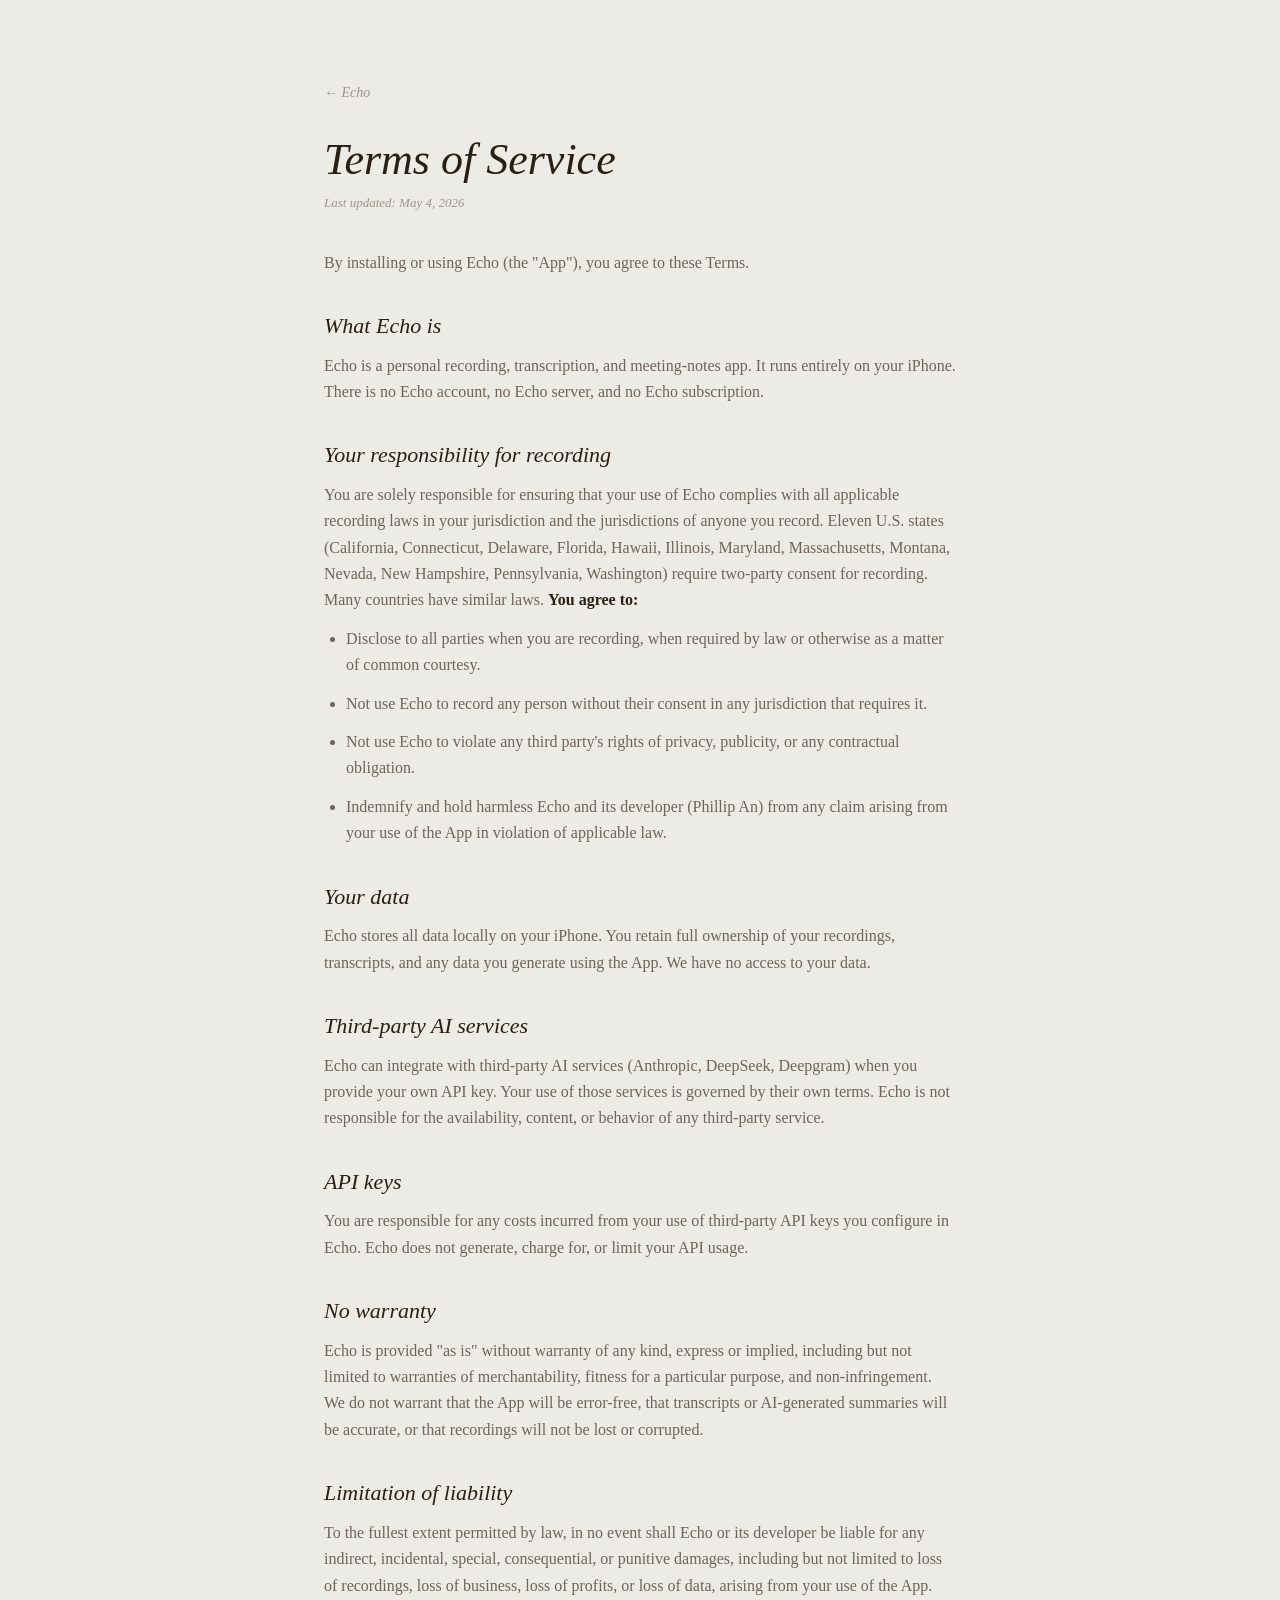
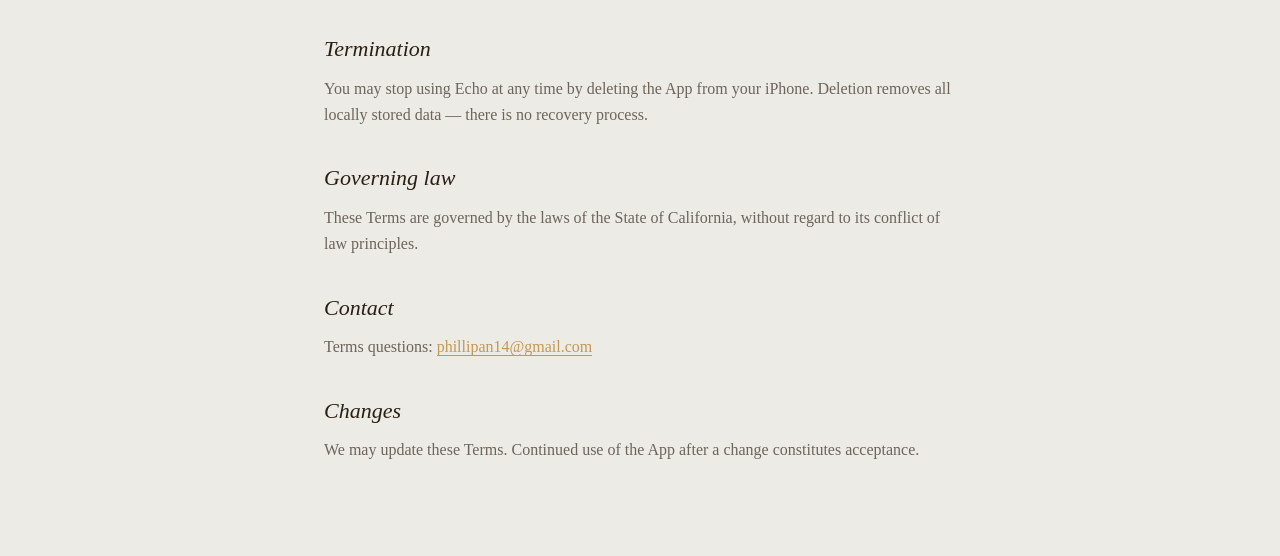
==== docs/terms.html @ 4e49e1a7 "Initial Echo landing page with EN/中文 demo videos Mirror of phillipan14/rosetta-site structure: docs/" ====
<!DOCTYPE html>
<html lang="en">
<head>
    <meta charset="UTF-8">
    <meta name="viewport" content="width=device-width, initial-scale=1.0">
    <title>Terms of Service — Echo</title>
    <link rel="stylesheet" href="style.css">
</head>
<body>
    <article class="doc-page">
        <a href="index.html" class="home-link">← Echo</a>
        <h1>Terms of Service</h1>
        <p class="updated">Last updated: May 4, 2026</p>

        <p>By installing or using Echo (the "App"), you agree to these Terms.</p>

        <h2>What Echo is</h2>
        <p>Echo is a personal recording, transcription, and meeting-notes app. It runs entirely on your iPhone. There is no Echo account, no Echo server, and no Echo subscription.</p>

        <h2>Your responsibility for recording</h2>
        <p>You are solely responsible for ensuring that your use of Echo complies with all applicable recording laws in your jurisdiction and the jurisdictions of anyone you record. Eleven U.S. states (California, Connecticut, Delaware, Florida, Hawaii, Illinois, Maryland, Massachusetts, Montana, Nevada, New Hampshire, Pennsylvania, Washington) require two-party consent for recording. Many countries have similar laws. <strong>You agree to:</strong></p>
        <ul>
            <li>Disclose to all parties when you are recording, when required by law or otherwise as a matter of common courtesy.</li>
            <li>Not use Echo to record any person without their consent in any jurisdiction that requires it.</li>
            <li>Not use Echo to violate any third party's rights of privacy, publicity, or any contractual obligation.</li>
            <li>Indemnify and hold harmless Echo and its developer (Phillip An) from any claim arising from your use of the App in violation of applicable law.</li>
        </ul>

        <h2>Your data</h2>
        <p>Echo stores all data locally on your iPhone. You retain full ownership of your recordings, transcripts, and any data you generate using the App. We have no access to your data.</p>

        <h2>Third-party AI services</h2>
        <p>Echo can integrate with third-party AI services (Anthropic, DeepSeek, Deepgram) when you provide your own API key. Your use of those services is governed by their own terms. Echo is not responsible for the availability, content, or behavior of any third-party service.</p>

        <h2>API keys</h2>
        <p>You are responsible for any costs incurred from your use of third-party API keys you configure in Echo. Echo does not generate, charge for, or limit your API usage.</p>

        <h2>No warranty</h2>
        <p>Echo is provided "as is" without warranty of any kind, express or implied, including but not limited to warranties of merchantability, fitness for a particular purpose, and non-infringement. We do not warrant that the App will be error-free, that transcripts or AI-generated summaries will be accurate, or that recordings will not be lost or corrupted.</p>

        <h2>Limitation of liability</h2>
        <p>To the fullest extent permitted by law, in no event shall Echo or its developer be liable for any indirect, incidental, special, consequential, or punitive damages, including but not limited to loss of recordings, loss of business, loss of profits, or loss of data, arising from your use of the App.</p>

        <h2>Termination</h2>
        <p>You may stop using Echo at any time by deleting the App from your iPhone. Deletion removes all locally stored data — there is no recovery process.</p>

        <h2>Governing law</h2>
        <p>These Terms are governed by the laws of the State of California, without regard to its conflict of law principles.</p>

        <h2>Contact</h2>
        <p>Terms questions: <a href="mailto:phillipan14@gmail.com">phillipan14@gmail.com</a></p>

        <h2>Changes</h2>
        <p>We may update these Terms. Continued use of the App after a change constitutes acceptance.</p>
    </article>
</body>
</html>
---- docs/style.css ----
:root {
    --cream: #EDEBE6;
    --surface: #F7F5F1;
    --warm-ink: #2A1F14;
    --warm-ink-soft: rgba(42, 31, 20, 0.66);
    --warm-ink-faint: rgba(42, 31, 20, 0.42);
    --terracotta: #C75D4E;
    --accent-warm: #C29856;
    --hairline: rgba(42, 31, 20, 0.08);
}

* {
    box-sizing: border-box;
    margin: 0;
    padding: 0;
}

html {
    -webkit-text-size-adjust: 100%;
    text-rendering: optimizeLegibility;
    -webkit-font-smoothing: antialiased;
    -moz-osx-font-smoothing: grayscale;
}

body {
    font-family: 'New York', 'Georgia', serif;
    background: var(--cream);
    color: var(--warm-ink);
    line-height: 1.55;
}

.container {
    max-width: 720px;
    margin: 0 auto;
    padding: 0 24px;
}

/* Hero */
.hero {
    padding: 96px 0 80px;
    text-align: center;
}

.echo-mark {
    font-style: italic;
    font-weight: 400;
    font-size: 144px;
    line-height: 0.9;
    color: var(--warm-ink);
    margin-bottom: 12px;
    letter-spacing: -0.02em;
}

.wordmark {
    font-style: italic;
    font-weight: 400;
    font-size: 56px;
    line-height: 1;
    color: var(--warm-ink);
    margin-bottom: 40px;
}

.tagline {
    font-size: 24px;
    line-height: 1.35;
    color: var(--warm-ink);
    margin-bottom: 18px;
    font-weight: 400;
}

.subtitle {
    font-size: 17px;
    line-height: 1.6;
    color: var(--warm-ink-soft);
    max-width: 520px;
    margin: 0 auto 40px;
}

.cta-row {
    display: flex;
    gap: 12px;
    justify-content: center;
    flex-wrap: wrap;
}

.cta-primary,
.cta-secondary {
    display: inline-block;
    padding: 14px 22px;
    border-radius: 28px;
    font-size: 15px;
    font-weight: 600;
    text-decoration: none;
    transition: transform 0.2s ease, opacity 0.2s ease;
    font-family: -apple-system, BlinkMacSystemFont, 'SF Pro Text', sans-serif;
}

.cta-primary {
    background: var(--warm-ink);
    color: var(--cream);
}

.cta-secondary {
    background: var(--surface);
    color: var(--warm-ink);
    border: 0.5px solid var(--hairline);
}

.cta-primary:hover,
.cta-secondary:hover {
    transform: translateY(-1px);
    opacity: 0.95;
}

/* Demo video */
.demo-section {
    padding: 56px 0 40px;
    border-top: 0.5px solid var(--hairline);
    text-align: center;
}

.demo-video {
    width: 100%;
    max-width: clamp(280px, 60vw, 380px);
    aspect-ratio: 1290 / 2796;
    border-radius: 26px;
    box-shadow: 0 30px 80px -30px rgba(199, 93, 78, 0.32),
                0 12px 28px -10px rgba(42, 31, 20, 0.18);
    background: var(--surface);
    display: block;
    margin: 0 auto 20px;
}

.demo-lang {
    display: inline-flex;
    background: var(--surface);
    border-radius: 999px;
    padding: 4px;
    border: 0.5px solid var(--hairline);
    font-family: -apple-system, BlinkMacSystemFont, 'SF Pro Text', sans-serif;
    font-size: 14px;
    font-weight: 600;
}

.demo-lang button {
    background: transparent;
    border: none;
    color: var(--warm-ink-soft);
    padding: 8px 18px;
    min-height: 40px;
    border-radius: 999px;
    cursor: pointer;
    font: inherit;
    transition: background 0.15s, color 0.15s;
}

.demo-lang button[aria-pressed="true"] {
    background: var(--terracotta);
    color: var(--cream);
}

/* How it works */
.how {
    padding: 80px 0;
    border-top: 0.5px solid var(--hairline);
}

.how h2 {
    font-style: italic;
    font-weight: 500;
    font-size: 40px;
    line-height: 1.1;
    color: var(--warm-ink);
    margin-bottom: 48px;
}

.how-steps {
    display: grid;
    grid-template-columns: 1fr;
    gap: 28px;
}

@media (min-width: 720px) {
    .how-steps {
        grid-template-columns: 1fr 1fr 1fr;
        gap: 32px;
    }
}

.how-step {
    background: var(--surface);
    border: 0.5px solid var(--hairline);
    border-radius: 18px;
    padding: 24px;
}

.how-num {
    display: inline-flex;
    align-items: center;
    justify-content: center;
    width: 36px;
    height: 36px;
    border-radius: 12px;
    background: rgba(199, 93, 78, 0.10);
    color: var(--terracotta);
    font-family: 'New York', 'Georgia', serif;
    font-style: italic;
    font-weight: 600;
    font-size: 18px;
    margin-bottom: 16px;
}

.how-step h3 {
    font-style: italic;
    font-weight: 500;
    font-size: 20px;
    line-height: 1.3;
    color: var(--warm-ink);
    margin-bottom: 8px;
}

.how-step p {
    font-size: 14.5px;
    color: var(--warm-ink-soft);
    line-height: 1.6;
}

/* FAQ */
.faq {
    padding: 80px 0;
    border-top: 0.5px solid var(--hairline);
}

.faq h2 {
    font-style: italic;
    font-weight: 500;
    font-size: 36px;
    line-height: 1.1;
    color: var(--warm-ink);
    margin-bottom: 36px;
}

.faq details {
    border-bottom: 0.5px solid var(--hairline);
    padding: 18px 0;
}

.faq details:first-of-type {
    border-top: 0.5px solid var(--hairline);
}

.faq summary {
    list-style: none;
    cursor: pointer;
    font-size: 17px;
    font-weight: 500;
    color: var(--warm-ink);
    display: flex;
    justify-content: space-between;
    align-items: center;
    gap: 16px;
}

.faq summary::-webkit-details-marker { display: none; }

.faq summary::after {
    content: "+";
    color: var(--terracotta);
    font-size: 22px;
    font-weight: 400;
    transition: transform 0.2s ease;
    flex-shrink: 0;
}

.faq details[open] summary::after {
    transform: rotate(45deg);
}

.faq details p {
    margin-top: 12px;
    font-size: 15px;
    color: var(--warm-ink-soft);
    line-height: 1.65;
}

/* Features */
.features {
    padding: 80px 0;
    border-top: 0.5px solid var(--hairline);
}

.features h2 {
    font-style: italic;
    font-weight: 500;
    font-size: 40px;
    line-height: 1.1;
    color: var(--warm-ink);
    margin-bottom: 48px;
    text-align: left;
}

.feature-grid {
    display: grid;
    grid-template-columns: 1fr;
    gap: 36px;
}

@media (min-width: 720px) {
    .feature-grid {
        grid-template-columns: 1fr 1fr;
        gap: 48px 36px;
    }
}

.feature-eyebrow {
    font-family: -apple-system, BlinkMacSystemFont, 'SF Pro Text', sans-serif;
    font-size: 11px;
    font-weight: 600;
    letter-spacing: 1.6px;
    color: var(--warm-ink-faint);
    margin-bottom: 8px;
}

.feature h3 {
    font-style: italic;
    font-weight: 500;
    font-size: 22px;
    line-height: 1.3;
    color: var(--warm-ink);
    margin-bottom: 10px;
}

.feature p {
    font-size: 15px;
    color: var(--warm-ink-soft);
    line-height: 1.6;
}

/* Privacy section */
.privacy {
    padding: 80px 0;
    border-top: 0.5px solid var(--hairline);
}

.privacy .feature-eyebrow {
    margin-bottom: 12px;
}

.privacy h2 {
    font-style: italic;
    font-weight: 500;
    font-size: 32px;
    line-height: 1.2;
    color: var(--warm-ink);
    margin-bottom: 20px;
}

.privacy p {
    font-size: 16px;
    line-height: 1.65;
    color: var(--warm-ink-soft);
    margin-bottom: 16px;
}

.privacy .aside {
    font-size: 13px;
    margin-top: 24px;
}

.privacy a {
    color: var(--accent-warm);
    text-decoration: none;
    border-bottom: 0.5px solid var(--accent-warm);
}

.privacy a:hover {
    opacity: 0.8;
}

/* Footer */
footer {
    padding: 40px 0 60px;
    border-top: 0.5px solid var(--hairline);
    text-align: center;
}

footer p {
    font-style: italic;
    font-size: 14px;
    color: var(--warm-ink-faint);
}

footer a {
    color: var(--warm-ink-faint);
    text-decoration: none;
}

footer a:hover {
    color: var(--warm-ink-soft);
}

/* Document pages (privacy.html, terms.html) */
.doc-page {
    padding: 80px 0 80px;
    max-width: 680px;
    margin: 0 auto;
    padding-left: 24px;
    padding-right: 24px;
}

.doc-page h1 {
    font-style: italic;
    font-weight: 500;
    font-size: 44px;
    line-height: 1.1;
    color: var(--warm-ink);
    margin-bottom: 8px;
}

.doc-page .updated {
    font-size: 13px;
    color: var(--warm-ink-faint);
    font-style: italic;
    margin-bottom: 36px;
}

.doc-page h2 {
    font-style: italic;
    font-weight: 500;
    font-size: 22px;
    line-height: 1.3;
    color: var(--warm-ink);
    margin: 36px 0 12px;
}

.doc-page h3 {
    font-weight: 600;
    font-size: 16px;
    color: var(--warm-ink);
    margin: 24px 0 8px;
}

.doc-page p,
.doc-page li {
    font-size: 16px;
    line-height: 1.65;
    color: var(--warm-ink-soft);
    margin-bottom: 12px;
}

.doc-page ul {
    padding-left: 22px;
    margin-bottom: 16px;
}

.doc-page strong {
    color: var(--warm-ink);
    font-weight: 600;
}

.doc-page a {
    color: var(--accent-warm);
    text-decoration: none;
    border-bottom: 0.5px solid var(--accent-warm);
}

.doc-page .home-link {
    display: inline-block;
    margin-bottom: 32px;
    font-size: 14px;
    color: var(--warm-ink-faint);
    text-decoration: none;
    border: none;
    font-style: italic;
}

.doc-page .home-link:hover {
    color: var(--warm-ink-soft);
}

.doc-page .tldr {
    background: var(--surface);
    padding: 20px 24px;
    border-radius: 12px;
    border: 0.5px solid var(--hairline);
    margin: 24px 0;
}

.doc-page .tldr ul {
    margin-bottom: 0;
}
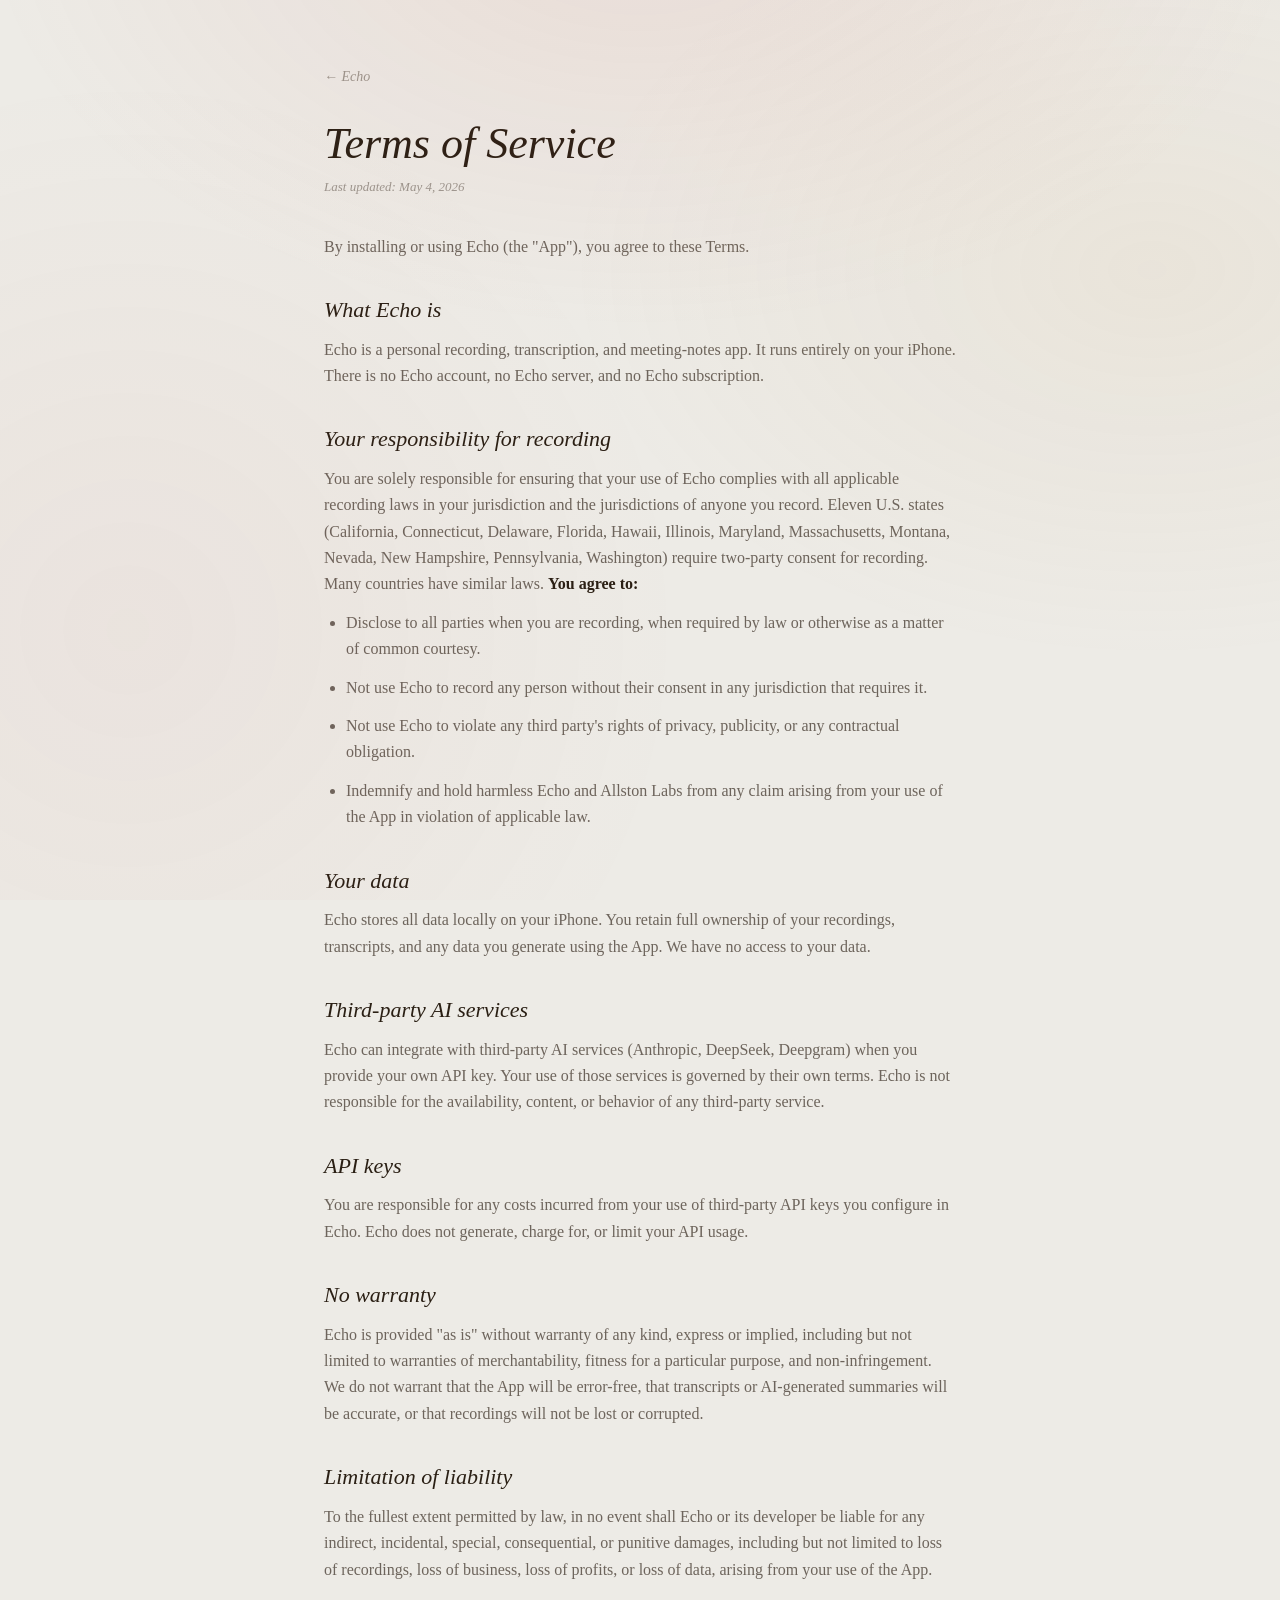
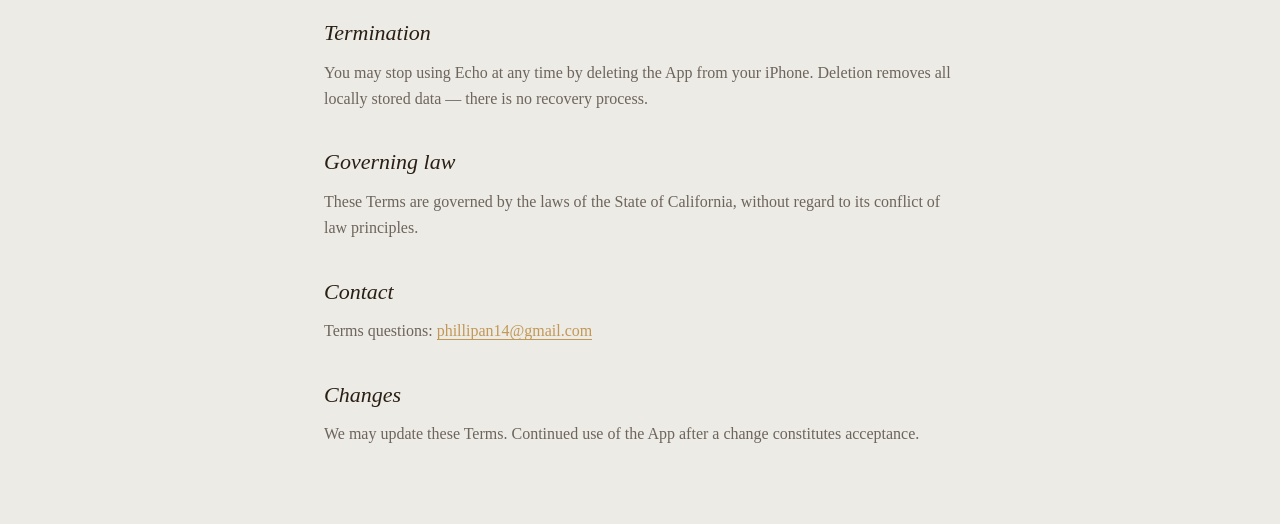
==== commit c2feb2a0: "Remove personal-bio references — Tsinghua / Schwarzman / founder name - Drop the 'Who's behind Echo?" ====
--- a/docs/terms.html
+++ b/docs/terms.html
@@ -23,7 +23,7 @@
             <li>Disclose to all parties when you are recording, when required by law or otherwise as a matter of common courtesy.</li>
             <li>Not use Echo to record any person without their consent in any jurisdiction that requires it.</li>
             <li>Not use Echo to violate any third party's rights of privacy, publicity, or any contractual obligation.</li>
-            <li>Indemnify and hold harmless Echo and its developer (Phillip An) from any claim arising from your use of the App in violation of applicable law.</li>
+            <li>Indemnify and hold harmless Echo and Allston Labs from any claim arising from your use of the App in violation of applicable law.</li>
         </ul>
 
         <h2>Your data</h2>
--- a/docs/style.css
+++ b/docs/style.css
@@ -7,6 +7,7 @@
     --terracotta: #C75D4E;
     --accent-warm: #C29856;
     --hairline: rgba(42, 31, 20, 0.08);
+    --ease-expo: cubic-bezier(0.16, 1, 0.3, 1);
 }
 
 * {
@@ -20,6 +21,8 @@
     text-rendering: optimizeLegibility;
     -webkit-font-smoothing: antialiased;
     -moz-osx-font-smoothing: grayscale;
+    scroll-behavior: smooth;
+    overflow-x: hidden;
 }
 
 body {
@@ -27,53 +30,116 @@
     background: var(--cream);
     color: var(--warm-ink);
     line-height: 1.55;
+    overflow-x: hidden;
+    width: 100%;
+}
+
+/* Atmospheric body wash */
+body::before {
+    content: "";
+    position: fixed;
+    inset: 0;
+    background:
+        radial-gradient(1100px 700px at 50% -10%, rgba(199, 93, 78, 0.10), transparent 60%),
+        radial-gradient(900px 600px at 90% 30%, rgba(194, 152, 86, 0.08), transparent 65%),
+        radial-gradient(800px 800px at 10% 70%, rgba(199, 93, 78, 0.05), transparent 70%);
+    pointer-events: none;
+    z-index: 0;
+}
+
+main, section, footer {
+    position: relative;
+    z-index: 1;
 }
 
 .container {
-    max-width: 720px;
+    max-width: 1100px;
     margin: 0 auto;
     padding: 0 24px;
 }
 
-/* Hero */
+.container-wide {
+    max-width: 1180px;
+}
+
+/* Narrow inner content for prose-heavy sections (faq, privacy, how, footer, demo, library-intro, moments) */
+.container-narrow {
+    max-width: 720px;
+}
+
+/* Within the new wider .container, narrow prose blocks by max-width on the elements themselves */
+.hero .subtitle,
+.moments-sub,
+.library-sub {
+    max-width: 560px;
+    margin-left: auto;
+    margin-right: auto;
+}
+
+/* Reveal-on-scroll — slower, more deliberate */
+.reveal {
+    opacity: 0;
+    transform: translateY(22px);
+    transition: opacity 900ms var(--ease-expo), transform 900ms var(--ease-expo);
+    will-change: opacity, transform;
+}
+.reveal.in-view {
+    opacity: 1;
+    transform: translateY(0);
+}
+.reveal-delay-1 { transition-delay: 120ms; }
+.reveal-delay-2 { transition-delay: 240ms; }
+.reveal-delay-3 { transition-delay: 360ms; }
+.reveal-delay-4 { transition-delay: 480ms; }
+
+/* ───────────── HERO ───────────── */
 .hero {
-    padding: 96px 0 80px;
+    padding: 96px 0;
     text-align: center;
-}
+    min-height: 72vh;
+    display: flex;
+    align-items: center;
+    overflow: hidden;
+}
+.hero .container { width: 100%; }
+.hero-inner { will-change: transform, opacity; }
 
 .echo-mark {
     font-style: italic;
     font-weight: 400;
-    font-size: 144px;
+    font-size: clamp(140px, 22vw, 280px);
     line-height: 0.9;
     color: var(--warm-ink);
     margin-bottom: 12px;
-    letter-spacing: -0.02em;
+    letter-spacing: -0.03em;
 }
 
 .wordmark {
     font-style: italic;
     font-weight: 400;
-    font-size: 56px;
+    font-size: clamp(48px, 6vw, 72px);
     line-height: 1;
     color: var(--warm-ink);
-    margin-bottom: 40px;
+    margin-bottom: 48px;
+    letter-spacing: -0.01em;
 }
 
 .tagline {
-    font-size: 24px;
-    line-height: 1.35;
-    color: var(--warm-ink);
-    margin-bottom: 18px;
+    font-style: italic;
+    font-size: clamp(26px, 3.2vw, 36px);
+    line-height: 1.25;
+    color: var(--warm-ink);
+    margin-bottom: 22px;
     font-weight: 400;
+    letter-spacing: -0.005em;
 }
 
 .subtitle {
     font-size: 17px;
-    line-height: 1.6;
+    line-height: 1.65;
     color: var(--warm-ink-soft);
-    max-width: 520px;
-    margin: 0 auto 40px;
+    max-width: 560px;
+    margin: 0 auto 44px;
 }
 
 .cta-row {
@@ -91,13 +157,14 @@
     font-size: 15px;
     font-weight: 600;
     text-decoration: none;
-    transition: transform 0.2s ease, opacity 0.2s ease;
+    transition: transform 600ms var(--ease-expo), opacity 600ms var(--ease-expo), box-shadow 600ms var(--ease-expo);
     font-family: -apple-system, BlinkMacSystemFont, 'SF Pro Text', sans-serif;
 }
 
 .cta-primary {
     background: var(--warm-ink);
     color: var(--cream);
+    box-shadow: 0 12px 24px -16px rgba(42, 31, 20, 0.5);
 }
 
 .cta-secondary {
@@ -108,27 +175,97 @@
 
 .cta-primary:hover,
 .cta-secondary:hover {
-    transform: translateY(-1px);
-    opacity: 0.95;
-}
-
-/* Demo video */
-.demo-section {
-    padding: 56px 0 40px;
+    transform: translateY(-2px);
+    opacity: 0.96;
+    box-shadow: 0 16px 32px -16px rgba(42, 31, 20, 0.45);
+}
+
+/* ───────────── MOMENTS INTRO ───────────── */
+.moments {
+    min-height: 50vh;
+    display: flex;
+    align-items: center;
+    justify-content: center;
+    padding: 80px 0;
     border-top: 0.5px solid var(--hairline);
     text-align: center;
 }
 
+.moments-line {
+    font-style: normal;
+    font-weight: 400;
+    font-size: clamp(40px, 9vw, 130px);
+    line-height: 1.05;
+    color: var(--warm-ink);
+    letter-spacing: -0.025em;
+    margin-bottom: 36px;
+    overflow-wrap: break-word;
+    word-wrap: break-word;
+    hyphens: auto;
+}
+
+.moments-line em {
+    font-style: italic;
+    color: var(--terracotta);
+}
+
+.moments-sub {
+    font-style: italic;
+    font-size: clamp(18px, 2.2vw, 24px);
+    line-height: 1.5;
+    color: var(--warm-ink-soft);
+    max-width: 560px;
+    margin: 0 auto;
+}
+
+/* ───────────── DEMO ───────────── */
+.demo-section {
+    padding: 96px 0;
+    border-top: 0.5px solid var(--hairline);
+    text-align: center;
+    overflow: hidden; /* contain the bleed glow */
+}
+
+.demo-eyebrow {
+    font-family: -apple-system, BlinkMacSystemFont, 'SF Pro Text', sans-serif;
+    font-size: 11px;
+    font-weight: 600;
+    letter-spacing: 2.2px;
+    color: var(--terracotta);
+    margin-bottom: 36px;
+    display: block;
+}
+
+.demo-frame {
+    position: relative;
+    display: block;
+    margin: 0 auto 28px;
+    width: fit-content;
+    max-width: 100%;
+}
+
+.demo-frame::before {
+    content: "";
+    position: absolute;
+    inset: -8% -10%;
+    background: radial-gradient(closest-side, rgba(199, 93, 78, 0.22), rgba(199, 93, 78, 0) 70%);
+    z-index: 0;
+    pointer-events: none;
+    filter: blur(8px);
+}
+
 .demo-video {
+    position: relative;
+    z-index: 1;
     width: 100%;
     max-width: clamp(280px, 60vw, 380px);
     aspect-ratio: 1290 / 2796;
-    border-radius: 26px;
-    box-shadow: 0 30px 80px -30px rgba(199, 93, 78, 0.32),
-                0 12px 28px -10px rgba(42, 31, 20, 0.18);
+    border-radius: 30px;
+    box-shadow: 0 60px 140px -40px rgba(199, 93, 78, 0.38),
+                0 24px 48px -16px rgba(42, 31, 20, 0.26);
     background: var(--surface);
     display: block;
-    margin: 0 auto 20px;
+    margin: 0 auto;
 }
 
 .demo-lang {
@@ -151,7 +288,7 @@
     border-radius: 999px;
     cursor: pointer;
     font: inherit;
-    transition: background 0.15s, color 0.15s;
+    transition: background 0.25s var(--ease-expo), color 0.25s var(--ease-expo);
 }
 
 .demo-lang button[aria-pressed="true"] {
@@ -159,25 +296,604 @@
     color: var(--cream);
 }
 
-/* How it works */
+/* ───────────── STAGE (hero features) — shared bits ───────────── */
+.stage {
+    padding: 96px 0;
+    border-top: 0.5px solid var(--hairline);
+    position: relative;
+}
+
+.stage-inner {
+    max-width: 1100px;
+    margin: 0 auto;
+    padding: 0 24px;
+}
+
+.stage-eyebrow {
+    font-family: -apple-system, BlinkMacSystemFont, 'SF Pro Text', sans-serif;
+    font-size: 11px;
+    font-weight: 600;
+    letter-spacing: 2.2px;
+    color: var(--terracotta);
+    margin-bottom: 20px;
+}
+
+.stage-eyebrow-centered { text-align: center; }
+
+.stage-headline {
+    font-style: italic;
+    font-weight: 500;
+    font-size: clamp(40px, 7vw, 96px);
+    line-height: 1.05;
+    color: var(--warm-ink);
+    letter-spacing: -0.018em;
+    margin-bottom: 36px;
+}
+
+.stage-headline-xl {
+    font-size: clamp(44px, 8vw, 108px);
+    text-align: center;
+}
+
+.stage-headline-centered { text-align: center; }
+
+.stage-body {
+    font-size: 18px;
+    line-height: 1.6;
+    color: var(--warm-ink-soft);
+    max-width: 520px;
+    margin: 0 0 16px;
+}
+
+.stage-body-centered {
+    max-width: 560px;
+    margin: 36px auto 0;
+    text-align: center;
+}
+
+.stage-aside {
+    font-size: 17px;
+    line-height: 1.5;
+    color: var(--warm-ink-faint);
+    max-width: 480px;
+    margin-top: 12px;
+}
+
+.stage-aside em {
+    font-style: italic;
+    color: var(--warm-ink-soft);
+}
+
+/* Phone shot common styling */
+.stage-phone img,
+.stage-bleed-shot img,
+.twin-shot img,
+.scrub-phone img {
+    width: 100%;
+    aspect-ratio: 1290 / 2796;
+    object-fit: cover;
+    border-radius: 32px;
+    box-shadow:
+        0 50px 120px -40px rgba(199, 93, 78, 0.34),
+        0 24px 48px -16px rgba(42, 31, 20, 0.22),
+        0 1px 0 rgba(255, 255, 255, 0.5) inset;
+    background: var(--surface);
+    display: block;
+}
+
+/* ───────────── STAGE 1 — CENTER (Live Transcription) ───────────── */
+.stage-center .stage-inner {
+    text-align: center;
+}
+
+/* Center stages: caption ALWAYS sits centered under the phone, on the phone's axis */
+.stage-center .stage-body {
+    max-width: 560px;
+    margin: 36px auto 0;
+    text-align: center;
+}
+
+.stage-center .stage-aside {
+    max-width: 480px;
+    margin: 12px auto 0;
+    text-align: center;
+}
+
+.stage-phone {
+    position: relative;
+    display: flex;
+    justify-content: center;
+    margin: 40px auto 0;
+}
+
+.stage-phone img {
+    max-width: clamp(260px, 32vw, 340px);
+    position: relative;
+    z-index: 1;
+}
+
+.stage-phone-halo::before {
+    content: "";
+    position: absolute;
+    top: 50%;
+    left: 50%;
+    width: 140%;
+    height: 100%;
+    transform: translate(-50%, -50%);
+    background: radial-gradient(closest-side, rgba(199, 93, 78, 0.28), rgba(199, 93, 78, 0) 65%);
+    z-index: 0;
+    pointer-events: none;
+    filter: blur(10px);
+}
+
+/* ───────────── STAGE 2 — BLEED (Extract) ───────────── */
+.stage-bleed {
+    overflow: hidden;
+    padding: 96px 0;
+}
+
+.stage-bleed-grid {
+    max-width: 1380px;
+    margin: 0 auto;
+    padding: 0 24px;
+    display: grid;
+    grid-template-columns: 1fr;
+    gap: 56px;
+    align-items: center;
+}
+
+.stage-bleed-text {
+    padding-right: 0;
+}
+
+.stage-bleed-shot {
+    position: relative;
+    display: flex;
+    justify-content: flex-end;
+}
+
+.stage-bleed-shot img {
+    max-width: 460px;
+    width: 100%;
+}
+
+@media (min-width: 860px) {
+    .stage-bleed-grid {
+        grid-template-columns: 1.25fr 1fr;
+        gap: 72px;
+        padding-left: max(40px, calc((100vw - 1380px) / 2 + 40px));
+        padding-right: 24px;
+    }
+    .stage-bleed-shot {
+        margin-right: -6%; /* small clip, keeps phone readable */
+    }
+    .stage-bleed-shot img {
+        max-width: 440px;
+    }
+    /* Headlines in side-by-side bleed sections — calibrated so intended <br> lines fit on one row */
+    .stage-bleed .stage-headline {
+        font-size: clamp(38px, 4.6vw, 64px);
+        margin-bottom: 28px;
+    }
+}
+
+.stage-bleed-shot::before {
+    content: "";
+    position: absolute;
+    top: 50%;
+    left: 20%;
+    width: 80%;
+    height: 80%;
+    transform: translateY(-50%);
+    background: radial-gradient(closest-side, rgba(194, 152, 86, 0.18), rgba(194, 152, 86, 0) 70%);
+    z-index: 0;
+    pointer-events: none;
+    filter: blur(8px);
+}
+
+/* ───────────── STAGE 3 — TWIN (Ask) ───────────── */
+.stage-twin .stage-inner {
+    text-align: center;
+}
+
+.twin-shots {
+    margin: 56px auto 0;
+    display: grid;
+    grid-template-columns: 1fr;
+    gap: 28px;
+    justify-items: center;
+    max-width: 780px;
+    position: relative;
+}
+
+.twin-shot {
+    position: relative;
+    width: 100%;
+    max-width: 340px;
+}
+
+.twin-shot img {
+    width: 100%;
+    max-width: 340px;
+}
+
+@media (min-width: 720px) {
+    .twin-shots {
+        grid-template-columns: 1fr 1fr;
+        gap: 40px;
+        max-width: 780px;
+    }
+    .twin-shot-a { transform: translateY(28px) rotate(-1.2deg); }
+    .twin-shot-b { transform: translateY(-12px) rotate(1.4deg); }
+}
+
+.twin-shots::before {
+    content: "";
+    position: absolute;
+    top: 50%;
+    left: 50%;
+    width: 110%;
+    height: 90%;
+    transform: translate(-50%, -50%);
+    background: radial-gradient(closest-side, rgba(199, 93, 78, 0.16), rgba(199, 93, 78, 0) 70%);
+    z-index: 0;
+    pointer-events: none;
+    filter: blur(8px);
+}
+
+/* ───────────── LIBRARY GROUP ─────────────
+   Library intro + the five tabs (People, Inbox, Photos, Journals, Collections).
+   Visually anchored as one chapter via the intro band. */
+.library-intro {
+    padding: 120px 0 56px;
+    text-align: center;
+    border-top: 0.5px solid var(--hairline);
+}
+
+.library-eyebrow {
+    font-family: -apple-system, BlinkMacSystemFont, 'SF Pro Text', sans-serif;
+    font-size: 11px;
+    font-weight: 600;
+    letter-spacing: 2.4px;
+    color: var(--terracotta);
+    margin-bottom: 20px;
+}
+
+.library-h2 {
+    font-style: italic;
+    font-weight: 500;
+    font-size: clamp(36px, 5.4vw, 64px);
+    line-height: 1.08;
+    color: var(--warm-ink);
+    letter-spacing: -0.018em;
+    margin-bottom: 20px;
+    max-width: 820px;
+    margin-left: auto;
+    margin-right: auto;
+}
+
+.library-h2 em {
+    color: var(--terracotta);
+    font-style: italic;
+}
+
+.library-sub {
+    max-width: 560px;
+    margin: 0 auto;
+    font-size: 17px;
+    line-height: 1.6;
+    color: var(--warm-ink-soft);
+}
+
+/* Bleed-reverse: phone on the LEFT, text on the RIGHT (mirrors stage-bleed) */
+@media (min-width: 860px) {
+    .stage-bleed-reverse .stage-bleed-grid {
+        grid-template-columns: 1fr 1.25fr;
+        padding-left: 24px;
+        padding-right: max(40px, calc((100vw - 1380px) / 2 + 40px));
+    }
+    .stage-bleed-reverse .stage-bleed-shot {
+        order: -1;
+        margin-right: 0;
+        margin-left: -6%;
+        justify-content: flex-start;
+    }
+    .stage-bleed-reverse .stage-bleed-text {
+        padding-right: 0;
+        padding-left: 24px;
+    }
+    .stage-bleed-reverse .stage-bleed-shot::before {
+        left: auto;
+        right: 30%;
+    }
+}
+
+/* Quiet variant — smaller phone, more breath. Used by Journals. */
+.stage-quiet {
+    padding: 96px 0;
+}
+
+.stage-phone-small img {
+    max-width: clamp(220px, 26vw, 280px);
+}
+
+/* ───────────── STAGE 4 — SCRUB (Conferences) ───────────── */
+.stage-scrub {
+    /* tall section so the scrub has scroll room */
+    padding: 0;
+}
+
+.scrub-container {
+    position: relative;
+    min-height: 280vh; /* extra room — 4 panels now (Collections root + 3 detail) */
+    max-width: 1200px;
+    margin: 0 auto;
+    padding: 80px 24px 80px;
+    display: grid;
+    grid-template-columns: 1fr;
+    gap: 40px;
+}
+
+@media (min-width: 860px) {
+    .scrub-container {
+        grid-template-columns: 1.3fr 1fr;
+        gap: 72px;
+        padding: 120px 48px;
+        max-width: 1300px;
+    }
+    .stage-scrub .stage-headline {
+        font-size: clamp(38px, 4.6vw, 64px);
+        margin-bottom: 28px;
+    }
+}
+
+.scrub-text {
+    /* sticky in the LEFT column on desktop so it accompanies the scrub */
+    align-self: start;
+}
+
+@media (min-width: 860px) {
+    .scrub-text {
+        position: sticky;
+        top: 28vh;
+        padding-top: 0;
+    }
+}
+
+.scrub-dots {
+    display: flex;
+    gap: 8px;
+    margin-top: 36px;
+}
+
+.scrub-dot {
+    width: 28px;
+    height: 3px;
+    background: rgba(42, 31, 20, 0.18);
+    border-radius: 2px;
+    transition: background 600ms var(--ease-expo), width 600ms var(--ease-expo);
+}
+
+.scrub-dot.is-active {
+    background: var(--terracotta);
+    width: 44px;
+}
+
+.scrub-phone-wrap {
+    position: relative;
+    min-height: 100%;
+}
+
+.scrub-phone {
+    position: sticky;
+    top: 8vh;
+    display: flex;
+    justify-content: center;
+    width: 100%;
+    aspect-ratio: 1290 / 2796;
+    max-width: 320px;
+    margin: 0 auto;
+}
+
+.scrub-phone::before {
+    content: "";
+    position: absolute;
+    top: 50%;
+    left: 50%;
+    width: 140%;
+    height: 100%;
+    transform: translate(-50%, -50%);
+    background: radial-gradient(closest-side, rgba(199, 93, 78, 0.22), rgba(199, 93, 78, 0) 65%);
+    z-index: 0;
+    pointer-events: none;
+    filter: blur(10px);
+}
+
+.scrub-img {
+    position: absolute;
+    inset: 0;
+    width: 100%;
+    height: 100%;
+    aspect-ratio: 1290 / 2796;
+    object-fit: cover;
+    border-radius: 32px;
+    box-shadow:
+        0 50px 120px -40px rgba(199, 93, 78, 0.34),
+        0 24px 48px -16px rgba(42, 31, 20, 0.22),
+        0 1px 0 rgba(255, 255, 255, 0.5) inset;
+    background: var(--surface);
+    opacity: 0;
+    transition: opacity 900ms var(--ease-expo), transform 900ms var(--ease-expo);
+    transform: scale(0.985);
+    z-index: 1;
+}
+
+.scrub-img.is-active {
+    opacity: 1;
+    transform: scale(1);
+    z-index: 2;
+}
+
+/* ───────────── MOSAIC (5 secondary features) ───────────── */
+.mosaic {
+    padding: 96px 0;
+    border-top: 0.5px solid var(--hairline);
+}
+
+.mosaic-head {
+    margin-bottom: 56px;
+    text-align: center;
+}
+
+.mosaic-h2 {
+    font-style: italic;
+    font-weight: 500;
+    font-size: clamp(34px, 5vw, 56px);
+    line-height: 1.08;
+    color: var(--warm-ink);
+    letter-spacing: -0.015em;
+}
+
+.mosaic-grid {
+    display: grid;
+    grid-template-columns: 1fr;
+    gap: 28px;
+}
+
+@media (min-width: 720px) {
+    .mosaic-grid {
+        grid-template-columns: repeat(3, 1fr);
+        gap: 28px;
+    }
+    /* second row centered (2 of 5) */
+    .mosaic-grid .tile:nth-child(4) { grid-column: 1 / span 1; }
+    .mosaic-grid .tile:nth-child(5) { grid-column: 2 / span 1; }
+
+    /* 2-tile variant — larger, paired side by side */
+    .mosaic-grid.mosaic-grid-2 {
+        grid-template-columns: 1fr 1fr;
+        gap: 40px;
+        max-width: 920px;
+        margin: 0 auto;
+    }
+    .mosaic-grid-2 .tile { padding: 28px 28px 32px; }
+    .mosaic-grid-2 .tile-thumb { aspect-ratio: 16 / 10; margin: -28px -28px 22px; }
+    .mosaic-grid-2 .tile-title { font-size: 22px; }
+    .mosaic-grid-2 .tile-body { font-size: 15.5px; }
+}
+
+/* 4-tile variant — Library 2x2. Outside the @media so it overrides at every size. */
+.mosaic-grid.mosaic-grid-4 {
+    grid-template-columns: 1fr;
+    gap: 22px;
+    max-width: 1040px;
+    margin: 0 auto;
+}
+@media (min-width: 720px) {
+    .mosaic-grid.mosaic-grid-4 {
+        grid-template-columns: 1fr 1fr;
+        gap: 32px;
+    }
+}
+.mosaic-grid-4 .tile { padding: 26px 26px 30px; }
+.mosaic-grid-4 .tile:nth-child(n) { grid-column: auto; }
+.mosaic-grid-4 .tile-thumb {
+    aspect-ratio: 4 / 3;
+    margin: -26px -26px 20px;
+}
+.mosaic-grid-4 .tile-thumb img {
+    object-position: center 20%;
+}
+.mosaic-grid-4 .tile-title { font-size: 22px; }
+.mosaic-grid-4 .tile-body { font-size: 15.5px; }
+
+.tile {
+    background: var(--surface);
+    border: 0.5px solid var(--hairline);
+    border-radius: 22px;
+    padding: 22px 22px 26px;
+    transition: transform 700ms var(--ease-expo), box-shadow 700ms var(--ease-expo), border-color 600ms var(--ease-expo);
+    display: flex;
+    flex-direction: column;
+}
+
+.tile:hover {
+    transform: translateY(-3px);
+    box-shadow: 0 24px 48px -28px rgba(42, 31, 20, 0.20);
+    border-color: rgba(199, 93, 78, 0.22);
+}
+
+.tile:hover .tile-title { color: var(--terracotta); }
+
+.tile-thumb {
+    margin: -22px -22px 18px;
+    border-radius: 22px 22px 0 0;
+    overflow: hidden;
+    aspect-ratio: 16 / 11;
+    background: var(--cream);
+    position: relative;
+}
+
+.tile-thumb img {
+    width: 100%;
+    height: 100%;
+    object-fit: cover;
+    object-position: center 8%;
+    display: block;
+    filter: saturate(1.02);
+}
+
+.tile-eyebrow {
+    font-family: -apple-system, BlinkMacSystemFont, 'SF Pro Text', sans-serif;
+    font-size: 10.5px;
+    font-weight: 600;
+    letter-spacing: 1.8px;
+    color: var(--warm-ink-faint);
+    margin-bottom: 8px;
+}
+
+.tile-title {
+    font-style: italic;
+    font-weight: 500;
+    font-size: 19px;
+    line-height: 1.3;
+    color: var(--warm-ink);
+    margin-bottom: 8px;
+    transition: color 400ms var(--ease-expo);
+}
+
+.tile-body {
+    font-size: 14.5px;
+    color: var(--warm-ink-soft);
+    line-height: 1.6;
+}
+
+/* ───────────── HOW IT WORKS ───────────── */
 .how {
-    padding: 80px 0;
+    padding: 96px 0;
     border-top: 0.5px solid var(--hairline);
 }
 
+.how .container { max-width: 1100px; }
+
 .how h2 {
     font-style: italic;
     font-weight: 500;
-    font-size: 40px;
+    font-size: clamp(34px, 4.4vw, 48px);
     line-height: 1.1;
     color: var(--warm-ink);
-    margin-bottom: 48px;
+    margin: 0 auto 56px;
+    letter-spacing: -0.01em;
+    text-align: center;
+    max-width: 720px;
 }
 
 .how-steps {
     display: grid;
     grid-template-columns: 1fr;
     gap: 28px;
+    max-width: 920px;
+    margin: 0 auto;
 }
 
 @media (min-width: 720px) {
@@ -191,7 +907,13 @@
     background: var(--surface);
     border: 0.5px solid var(--hairline);
     border-radius: 18px;
-    padding: 24px;
+    padding: 28px 24px;
+    transition: transform 700ms var(--ease-expo), box-shadow 700ms var(--ease-expo);
+}
+
+.how-step:hover {
+    transform: translateY(-3px);
+    box-shadow: 0 24px 48px -28px rgba(42, 31, 20, 0.18);
 }
 
 .how-num {
@@ -225,24 +947,25 @@
     line-height: 1.6;
 }
 
-/* FAQ */
+/* ───────────── FAQ ───────────── */
 .faq {
-    padding: 80px 0;
+    padding: 96px 0;
     border-top: 0.5px solid var(--hairline);
 }
 
 .faq h2 {
     font-style: italic;
     font-weight: 500;
-    font-size: 36px;
+    font-size: clamp(32px, 4vw, 44px);
     line-height: 1.1;
     color: var(--warm-ink);
     margin-bottom: 36px;
+    letter-spacing: -0.01em;
 }
 
 .faq details {
     border-bottom: 0.5px solid var(--hairline);
-    padding: 18px 0;
+    padding: 20px 0;
 }
 
 .faq details:first-of-type {
@@ -268,7 +991,7 @@
     color: var(--terracotta);
     font-size: 22px;
     font-weight: 400;
-    transition: transform 0.2s ease;
+    transition: transform 0.3s var(--ease-expo);
     flex-shrink: 0;
 }
 
@@ -283,88 +1006,46 @@
     line-height: 1.65;
 }
 
-/* Features */
-.features {
-    padding: 80px 0;
-    border-top: 0.5px solid var(--hairline);
-}
-
-.features h2 {
-    font-style: italic;
-    font-weight: 500;
-    font-size: 40px;
-    line-height: 1.1;
-    color: var(--warm-ink);
-    margin-bottom: 48px;
-    text-align: left;
-}
-
-.feature-grid {
-    display: grid;
-    grid-template-columns: 1fr;
-    gap: 36px;
-}
-
-@media (min-width: 720px) {
-    .feature-grid {
-        grid-template-columns: 1fr 1fr;
-        gap: 48px 36px;
-    }
-}
-
+/* Generic small eyebrow (used by privacy) */
 .feature-eyebrow {
     font-family: -apple-system, BlinkMacSystemFont, 'SF Pro Text', sans-serif;
     font-size: 11px;
     font-weight: 600;
-    letter-spacing: 1.6px;
+    letter-spacing: 1.8px;
     color: var(--warm-ink-faint);
-    margin-bottom: 8px;
-}
-
-.feature h3 {
+    margin-bottom: 10px;
+}
+
+/* ───────────── PRIVACY ───────────── */
+.privacy {
+    padding: 96px 0;
+    border-top: 0.5px solid var(--hairline);
+}
+
+.privacy .feature-eyebrow {
+    margin-bottom: 14px;
+}
+
+.privacy h2 {
     font-style: italic;
     font-weight: 500;
-    font-size: 22px;
-    line-height: 1.3;
-    color: var(--warm-ink);
-    margin-bottom: 10px;
-}
-
-.feature p {
-    font-size: 15px;
-    color: var(--warm-ink-soft);
-    line-height: 1.6;
-}
-
-/* Privacy section */
-.privacy {
-    padding: 80px 0;
-    border-top: 0.5px solid var(--hairline);
-}
-
-.privacy .feature-eyebrow {
-    margin-bottom: 12px;
-}
-
-.privacy h2 {
-    font-style: italic;
-    font-weight: 500;
-    font-size: 32px;
-    line-height: 1.2;
-    color: var(--warm-ink);
-    margin-bottom: 20px;
+    font-size: clamp(32px, 4vw, 42px);
+    line-height: 1.15;
+    color: var(--warm-ink);
+    margin-bottom: 22px;
+    letter-spacing: -0.01em;
 }
 
 .privacy p {
-    font-size: 16px;
-    line-height: 1.65;
+    font-size: 17px;
+    line-height: 1.7;
     color: var(--warm-ink-soft);
     margin-bottom: 16px;
 }
 
 .privacy .aside {
     font-size: 13px;
-    margin-top: 24px;
+    margin-top: 28px;
 }
 
 .privacy a {
@@ -373,13 +1054,11 @@
     border-bottom: 0.5px solid var(--accent-warm);
 }
 
-.privacy a:hover {
-    opacity: 0.8;
-}
-
-/* Footer */
+.privacy a:hover { opacity: 0.8; }
+
+/* ───────────── FOOTER ───────────── */
 footer {
-    padding: 40px 0 60px;
+    padding: 56px 0 72px;
     border-top: 0.5px solid var(--hairline);
     text-align: center;
 }
@@ -395,13 +1074,11 @@
     text-decoration: none;
 }
 
-footer a:hover {
-    color: var(--warm-ink-soft);
-}
-
-/* Document pages (privacy.html, terms.html) */
+footer a:hover { color: var(--warm-ink-soft); }
+
+/* ───────────── DOC PAGES ───────────── */
 .doc-page {
-    padding: 80px 0 80px;
+    padding: 64px 0;
     max-width: 680px;
     margin: 0 auto;
     padding-left: 24px;
@@ -474,9 +1151,7 @@
     font-style: italic;
 }
 
-.doc-page .home-link:hover {
-    color: var(--warm-ink-soft);
-}
+.doc-page .home-link:hover { color: var(--warm-ink-soft); }
 
 .doc-page .tldr {
     background: var(--surface);
@@ -486,6 +1161,109 @@
     margin: 24px 0;
 }
 
-.doc-page .tldr ul {
-    margin-bottom: 0;
-}
+.doc-page .tldr ul { margin-bottom: 0; }
+
+/* ───────────── TABLET / INTERMEDIATE TUNING (721–859px) ───────────── */
+@media (max-width: 859px) {
+    .stage-bleed { padding: 96px 0; }
+    .stage-bleed-grid {
+        padding-left: 24px;
+        padding-right: 24px;
+        gap: 40px;
+    }
+    .stage-bleed-shot { margin-right: 0; justify-content: center; }
+    .stage-bleed-shot img { max-width: 340px; margin: 0 auto; }
+    .stage-bleed-text { padding-right: 0; }
+    .stage-bleed-reverse .stage-bleed-grid {
+        padding-left: 24px;
+        padding-right: 24px;
+    }
+    .stage-bleed-reverse .stage-bleed-shot {
+        order: 0;
+        margin-left: 0;
+        justify-content: center;
+    }
+    .stage-bleed-reverse .stage-bleed-text { padding-left: 0; }
+}
+
+/* ───────────── MOBILE TUNING ───────────── */
+@media (max-width: 720px) {
+    .hero { padding: 96px 0; min-height: 80vh; }
+    .stage { padding: 64px 0; }
+    .stage-bleed { padding: 64px 0; }
+    .stage-quiet { padding: 72px 0; }
+    .demo-section { padding: 64px 0; }
+    .library-intro { padding: 64px 0 32px; }
+    .mosaic { padding: 64px 0; }
+    .how { padding: 64px 0; }
+    .faq { padding: 64px 0; }
+    .privacy { padding: 64px 0; }
+    .moments { min-height: 60vh; padding: 64px 0; }
+
+    .stage-bleed-grid { padding-left: 24px; padding-right: 24px; }
+    .stage-bleed-shot { margin-right: 0; justify-content: center; }
+    .stage-bleed-shot img { max-width: 300px; margin: 0 auto; }
+    .stage-bleed-text { padding-right: 0; }
+
+    /* Scrub: degrade to stacked cards — no scroll-scrub on mobile */
+    .scrub-container {
+        min-height: auto;
+        padding: 60px 24px;
+        gap: 32px;
+    }
+    .scrub-text { position: static; }
+    .scrub-phone-wrap { min-height: auto; }
+    .scrub-phone {
+        position: relative;
+        top: 0;
+        max-width: 280px;
+        aspect-ratio: auto;
+        height: auto;
+        display: flex;
+        flex-direction: column;
+        gap: 24px;
+    }
+    .scrub-phone::before { display: none; }
+    .scrub-img {
+        position: relative;
+        inset: auto;
+        height: auto;
+        opacity: 1;
+        transform: none;
+        z-index: 1;
+    }
+    .scrub-dots { display: none; }
+
+    .mosaic-grid .tile:nth-child(n) { grid-column: auto; }
+    .mosaic-grid-2 { gap: 24px !important; }
+
+    /* Hero typography breathing on small screens */
+    .echo-mark { font-size: clamp(120px, 36vw, 180px); margin-bottom: 8px; }
+    .wordmark { margin-bottom: 28px; }
+    .tagline { margin-bottom: 18px; }
+    .subtitle { margin-bottom: 32px; }
+
+    /* Headlines breathe; allow wrapping */
+    .stage-headline { font-size: clamp(34px, 8vw, 64px); }
+    .stage-headline-xl { font-size: clamp(38px, 9vw, 72px); }
+}
+
+/* ───────────── REDUCED MOTION ───────────── */
+@media (prefers-reduced-motion: reduce) {
+    html { scroll-behavior: auto; }
+    .reveal {
+        opacity: 1 !important;
+        transform: none !important;
+        transition: none !important;
+    }
+    .hero-inner {
+        transform: none !important;
+        opacity: 1 !important;
+    }
+    .scrub-text { position: static !important; }
+    .scrub-phone { position: relative !important; top: 0 !important; }
+    .scrub-container { min-height: auto !important; }
+    .scrub-img { opacity: 1 !important; position: relative !important; transform: none !important; }
+    .scrub-img + .scrub-img { display: none; }
+    .twin-shot-a, .twin-shot-b { transform: none !important; }
+}
